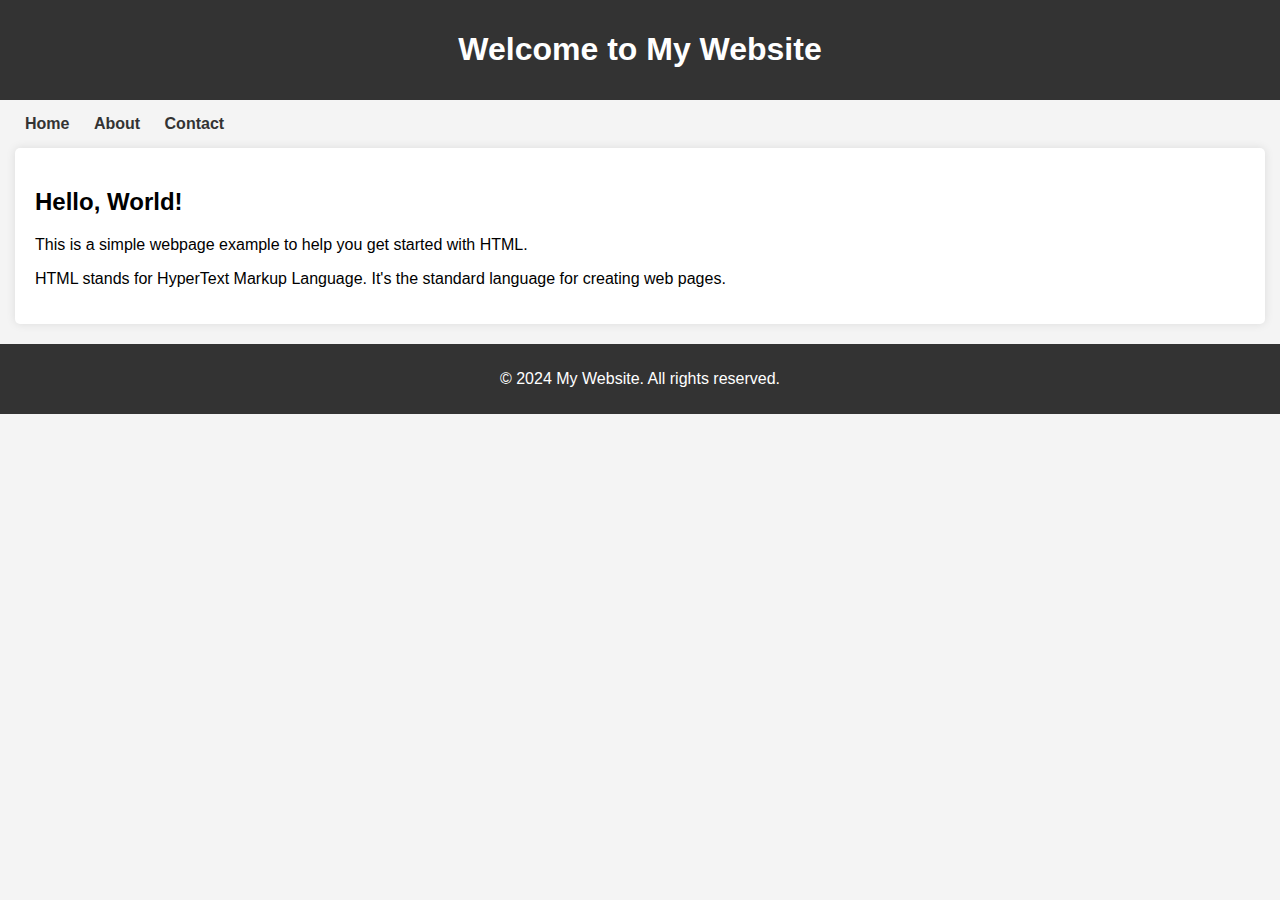
==== index.html @ 07ed0c20 "just a test" ====
<!DOCTYPE html>
<html lang="en">
<head>
    <meta charset="UTF-8">
    <meta name="viewport" content="width=device-width, initial-scale=1.0">
    <title>My First Webpage</title>
    <style>
        body {
            font-family: Arial, sans-serif;
            margin: 0;
            padding: 0;
            background-color: #f4f4f4;
        }
        header {
            background-color: #333;
            color: white;
            padding: 10px 0;
            text-align: center;
        }
        nav {
            margin: 15px;
        }
        nav a {
            margin: 0 10px;
            color: #333;
            text-decoration: none;
            font-weight: bold;
        }
        nav a:hover {
            text-decoration: underline;
        }
        main {
            padding: 20px;
            background-color: white;
            margin: 15px;
            border-radius: 5px;
            box-shadow: 0 0 10px rgba(0, 0, 0, 0.1);
        }
        footer {
            text-align: center;
            padding: 10px;
            background-color: #333;
            color: white;
            margin-top: 20px;
        }
    </style>
</head>
<body>

    <header>
        <h1>Welcome to My Website</h1>
    </header>

    <nav>
        <a href="#home">Home</a>
        <a href="#about">About</a>
        <a href="#contact">Contact</a>
    </nav>

    <main>
        <h2>Hello, World!</h2>
        <p>This is a simple webpage example to help you get started with HTML.</p>
        <p>HTML stands for HyperText Markup Language. It's the standard language for creating web pages.</p>
    </main>

    <footer>
        <p>&copy; 2024 My Website. All rights reserved.</p>
    </footer>

</body>
</html>
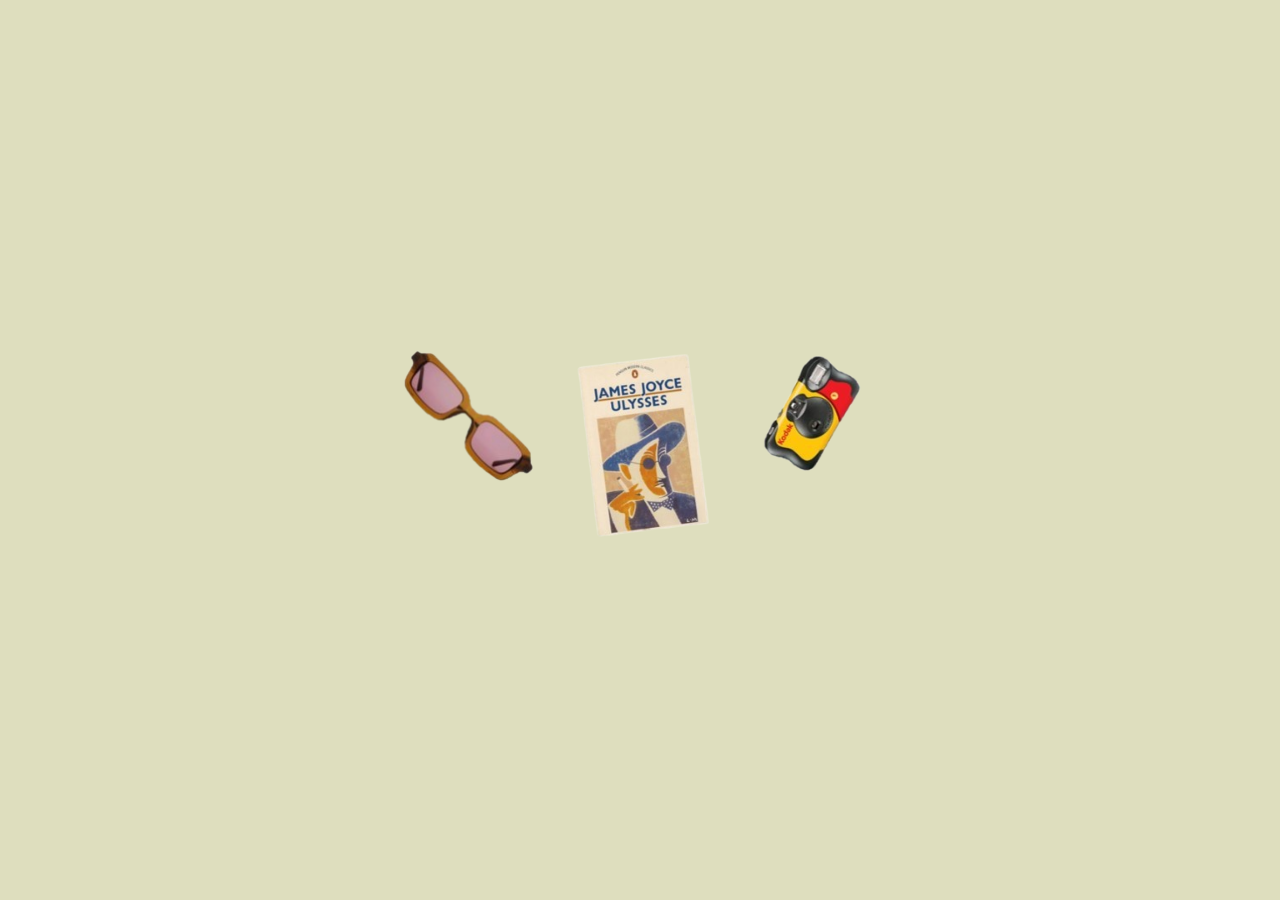
==== commit efc90aaa: "Add files via upload" ====
--- a/index.html
+++ b/index.html
@@ -3,69 +3,29 @@
 <head>
     <meta charset="UTF-8">
     <meta name="viewport" content="width=device-width, initial-scale=1.0">
-    <title>My First Webpage</title>
-    <style>
-        body {
-            font-family: Arial, sans-serif;
-            margin: 0;
-            padding: 0;
-            background-color: #f4f4f4;
-        }
-        header {
-            background-color: #333;
-            color: white;
-            padding: 10px 0;
-            text-align: center;
-        }
-        nav {
-            margin: 15px;
-        }
-        nav a {
-            margin: 0 10px;
-            color: #333;
-            text-decoration: none;
-            font-weight: bold;
-        }
-        nav a:hover {
-            text-decoration: underline;
-        }
-        main {
-            padding: 20px;
-            background-color: white;
-            margin: 15px;
-            border-radius: 5px;
-            box-shadow: 0 0 10px rgba(0, 0, 0, 0.1);
-        }
-        footer {
-            text-align: center;
-            padding: 10px;
-            background-color: #333;
-            color: white;
-            margin-top: 20px;
-        }
-    </style>
+    <title>Interactive Images</title>
+    <link rel="stylesheet" href="./assets/style.css">
 </head>
 <body>
 
-    <header>
-        <h1>Welcome to My Website</h1>
-    </header>
+    <div class="container">
+        <div class="image-container">
+            <img src="./assets/images/sunglassesNoBG.png" alt="Sunglasses" class="image" onclick="showInfo('info1')">
+            <div id="info1" class="info-box">These are stylish sunglasses with a unique design.</div>
+        </div>
+        
+        <div class="image-container">
+            <img src="./assets/images/posterNoBG.png" alt="Book Cover" class="image" onclick="showInfo('info2')">
+            <div id="info2" class="info-box">This is the cover of James Joyce's 'Ulysses'.</div>
+        </div>
 
-    <nav>
-        <a href="#home">Home</a>
-        <a href="#about">About</a>
-        <a href="#contact">Contact</a>
-    </nav>
+        <div class="image-container">
+            <img src="./assets/images/cameraNoBG.png" alt="Camera" class="image" onclick="showInfo('info3')">
+            <div id="info3" class="info-box">This is a vintage Kodak disposable camera.</div>
+        </div>
+    </div>
 
-    <main>
-        <h2>Hello, World!</h2>
-        <p>This is a simple webpage example to help you get started with HTML.</p>
-        <p>HTML stands for HyperText Markup Language. It's the standard language for creating web pages.</p>
-    </main>
-
-    <footer>
-        <p>&copy; 2024 My Website. All rights reserved.</p>
-    </footer>
-
+    <script src="main.js"></script>
+    
 </body>
 </html>
--- a/assets/style.css
+++ b/assets/style.css
@@ -0,0 +1,48 @@
+body {
+    font-family: Arial, sans-serif;
+    margin: 0;
+    padding: 0;
+    background-color: #DEDEBE;
+    display: flex;
+    justify-content: center;
+    align-items: center;
+    height: 100vh;
+}
+
+.container {
+    display: flex;
+    gap: 20px;
+}
+
+.image-container {
+    position: relative;
+}
+
+.image {
+    width: 150px;
+    height: auto;
+    cursor: pointer;
+    transition: transform 0.3s ease;
+}
+
+.image:hover {
+    transform: scale(1.1);
+}
+
+.info-box {
+    display: none;
+    position: absolute;
+    bottom: -40px;
+    left: 0;
+    background-color: white;
+    padding: 10px;
+    border-radius: 5px;
+    box-shadow: 0 0 10px rgba(0, 0, 0, 0.2);
+    animation: fadeIn 0.3s ease-in-out;
+    z-index: 10;
+}
+
+@keyframes fadeIn {
+    from { opacity: 0; }
+    to { opacity: 1; }
+}
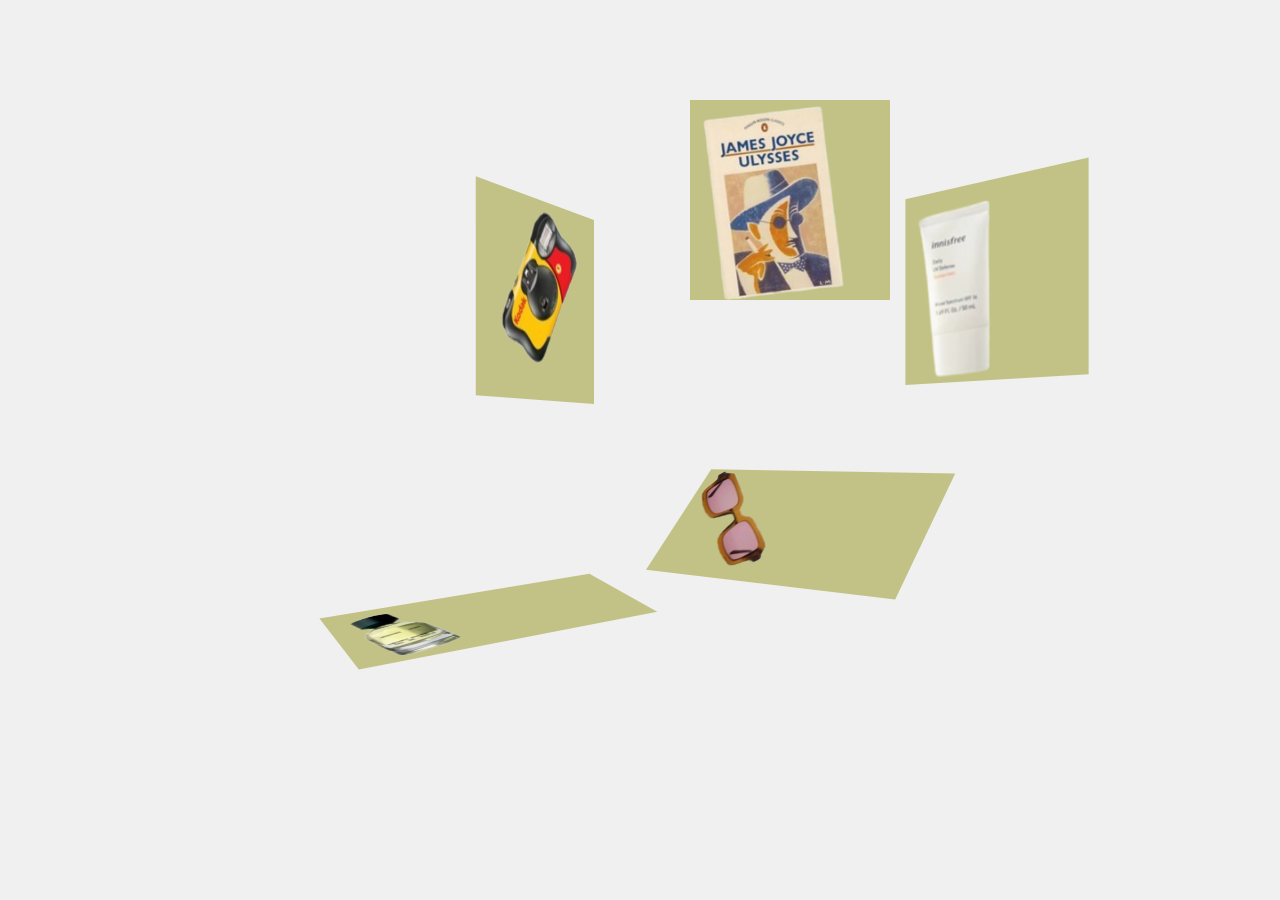
==== commit 475aea59: "Add files via upload" ====
--- a/index.html
+++ b/index.html
@@ -3,29 +3,39 @@
 <head>
     <meta charset="UTF-8">
     <meta name="viewport" content="width=device-width, initial-scale=1.0">
-    <title>Interactive Images</title>
+    <title>Interactive Squares and Rectangles</title>
     <link rel="stylesheet" href="./assets/style.css">
 </head>
 <body>
-
     <div class="container">
-        <div class="image-container">
-            <img src="./assets/images/sunglassesNoBG.png" alt="Sunglasses" class="image" onclick="showInfo('info1')">
-            <div id="info1" class="info-box">These are stylish sunglasses with a unique design.</div>
+        <div class="square1" data-info="Camera - A high-quality camera" onclick="showInfo('Camera - A high-quality camera')">
+            <img src="./assets/images/cameraNoBG.png" alt="Dynamic Image 1">
+            <div class="hover-text">Camera - A high-quality camera</div>
         </div>
-        
-        <div class="image-container">
-            <img src="./assets/images/posterNoBG.png" alt="Book Cover" class="image" onclick="showInfo('info2')">
-            <div id="info2" class="info-box">This is the cover of James Joyce's 'Ulysses'.</div>
+        <div class="rectangle1" data-info="Bottle - A sleek bottle" onclick="showInfo('Bottle - A sleek bottle')">
+            <img src="./assets/images/bottleNoBG.png" alt="Dynamic Image 2">
+            <div class="hover-text">Bottle - A sleek bottle</div>
         </div>
-
-        <div class="image-container">
-            <img src="./assets/images/cameraNoBG.png" alt="Camera" class="image" onclick="showInfo('info3')">
-            <div id="info3" class="info-box">This is a vintage Kodak disposable camera.</div>
+        <div class="square2" data-info="Poster - A colorful poster" onclick="showInfo('Poster - A colorful poster')">
+            <img src="./assets/images/posterNoBG.png" alt="Dynamic Image 3">
+            <div class="hover-text">Poster - A colorful poster</div>
+        </div>
+        <div class="rectangle2" data-info="Sunglasses - Stylish sunglasses" onclick="showInfo('Sunglasses - Stylish sunglasses')">
+            <img src="./assets/images/sunglassesNoBG.png" alt="Dynamic Image 4">
+            <div class="hover-text">Sunglasses - Stylish sunglasses</div>
+        </div>
+        <div class="square3" data-info="Sunscreen - Essential sunscreen" onclick="showInfo('Sunscreen - Essential sunscreen')">
+            <img src="./assets/images/sunscreensNoBG.png" alt="Dynamic Image 5">
+            <div class="hover-text">Sunscreen - Essential sunscreen</div>
         </div>
     </div>
 
-    <script src="main.js"></script>
-    
+    <!-- Floating Info Card -->
+    <div id="info-card" class="info-card">
+        <span id="close-card" class="close-card">&times;</span>
+        <div id="info-content"></div>
+    </div>
+
+    <script src="script.js"></script>
 </body>
 </html>
--- a/assets/style.css
+++ b/assets/style.css
@@ -1,48 +1,224 @@
-body {
-    font-family: Arial, sans-serif;
+body, html {
+    height: 100%;
     margin: 0;
-    padding: 0;
-    background-color: #DEDEBE;
     display: flex;
     justify-content: center;
     align-items: center;
-    height: 100vh;
+    background-color: #f0f0f0;
+    position: relative;
 }
 
 .container {
-    display: flex;
-    gap: 20px;
-}
-
-.image-container {
+    perspective: 1000px;
     position: relative;
-}
-
-.image {
-    width: 150px;
-    height: auto;
-    cursor: pointer;
-    transition: transform 0.3s ease;
-}
-
-.image:hover {
-    transform: scale(1.1);
-}
-
-.info-box {
+    width: 100%;
+    height: 100%;
+}
+
+.square1 {
+    position: absolute;
+    background-color: #C2C287;
+    transform-style: preserve-3d;
+    transition: transform 0.5s ease;
+    overflow: hidden;
+    cursor: pointer;
+    /* position: relative; */
+}
+
+.square2 {
+    position: absolute;
+    background-color: #C2C287;
+    transform-style: preserve-3d;
+    transition: transform 0.5s ease;
+    overflow: hidden;
+    cursor: pointer;
+    /* position: relative; */
+}
+
+.square3 {
+    position: absolute;
+    background-color: #C2C287;
+    transform-style: preserve-3d;
+    transition: transform 0.5s ease;
+    overflow: hidden;
+    cursor: pointer;
+    /* position: relative; */
+}
+
+.rectangle1 {
+    position: absolute;
+    background-color: #C2C287;
+    transform-style: preserve-3d;
+    transition: transform 0.5s ease;
+    overflow: hidden;
+    cursor: pointer;
+    /* position: relative; */
+}
+
+.rectangle2 {
+    position: absolute;
+    background-color: #C2C287;
+    transform-style: preserve-3d;
+    transition: transform 0.5s ease;
+    overflow: hidden;
+    cursor: pointer;
+    /* position: relative; */
+}
+
+/* Square styling */
+.square1 {
+    width: 200px;
+    height: 200px;
+    transform: rotateY(60deg) rotateX(0deg);
+    top: 200px; /* Adjust top position */
+    left: -200px; /* Adjust left position */
+}
+
+.square2 {
+    width: 200px;
+    height: 200px;
+    transform: rotateY(0deg) rotateX(0deg);
+    top: 100px; /* Adjust top position */
+    left: 50px; /* Adjust left position */
+}
+
+.square3 {
+    width: 200px;
+    height: 200px;
+    transform: rotateY(-50deg) rotateX(0deg);
+    top: 20%; /* Adjust top position */
+    left: 250px; /* Adjust left position */
+}
+
+.square1 img {
+    width: 100%;
+    height: auto;
+    object-fit: cover;
+    animation: moveHorizontally 2s linear infinite;
+}
+
+.square2 img {
+    width: 80%;
+    height: auto;
+    object-fit: cover;
+    animation: moveHorizontally 3s linear infinite;
+}
+
+.square3 img {
+    width: 60%;
+    height: auto;
+    object-fit: cover;
+    animation: moveHorizontally 2s linear infinite;
+}
+
+.rectangle1 img {
+    width: 40%;
+    height: auto;
+    object-fit: cover;
+    animation: moveHorizontally 2s linear infinite;
+}
+
+.rectangle2 img {
+    width: 50%;
+    height: auto;
+    object-fit: cover;
+    animation: moveHorizontally 2s linear infinite;
+}
+
+/* Rectangle styling */
+.rectangle1 {
+    width: 300px;
+    height: 150px;
+    transform: rotateY(0deg) rotateX(80deg) rotateZ(-30deg);
+    top: 60%; /* Adjust top position */
+    left: -300px; /* Adjust left position */
+}
+
+.rectangle2 {
+    width: 300px;
+    height: 150px;
+    transform: rotateY(-45deg) rotateX(45deg);
+    top: 50%; /* Adjust top position */
+    left: 60%; /* Adjust left position */
+}
+
+/* Keyframes for moving the images from left to right */
+@keyframes moveHorizontally {
+    0% {
+        transform: translateX(-100%);
+    }
+    100% {
+        transform: translateX(120%);
+    }
+}
+
+/* Hover text */
+.hover-text {
+    position: absolute;
+    bottom: 0;
+    left: 0;
+    width: 100%;
+    background: rgba(0, 0, 0, 0.6);
+    color: white;
+    text-align: center;
+    padding: 5px;
+    opacity: 0;
+    transition: opacity 0.3s ease;
+}
+
+/* Show hover text on hover */
+.square1:hover .hover-text, .rectangle1:hover .hover-text {
+    opacity: 0.8;
+}
+
+.square1:hover, .rectangle1:hover {
+    transform: rotateY(0deg) rotateX(0deg);
+}
+
+.square2:hover .hover-text, .rectangle2:hover .hover-text {
+    opacity: 0.8;
+}
+
+.square2:hover, .rectangle2:hover {
+    transform: rotateY(0deg) rotateX(0deg);
+}
+
+.square3:hover .hover-text {
+    opacity: 0.8;
+}
+
+.square3:hover {
+    transform: rotateY(0deg) rotateX(0deg);
+}
+
+/* Floating Info Card */
+.info-card {
+    position: fixed;
+    top: 50%;
+    left: 50%;
+    transform: translate(-50%, -50%);
+    width: 60%; /* Adjust this value */
+    max-width: 500px; /* Adjust this value */
+    height: 500px; /* Adjust this value if needed */
+    background: white;
+    border: 1px solid #ddd;
+    border-radius: 10px;
+    box-shadow: 0 0 10px rgba(0, 0, 0, 0.5);
+    padding: 20px;
     display: none;
-    position: absolute;
-    bottom: -40px;
-    left: 0;
-    background-color: white;
-    padding: 10px;
-    border-radius: 5px;
-    box-shadow: 0 0 10px rgba(0, 0, 0, 0.2);
-    animation: fadeIn 0.3s ease-in-out;
-    z-index: 10;
-}
-
-@keyframes fadeIn {
-    from { opacity: 0; }
-    to { opacity: 1; }
-}
+    z-index: 1000;
+    overflow: auto;
+}
+
+.info-card #close-card {
+    position: absolute;
+    top: 10px;
+    right: 10px;
+    cursor: pointer;
+    font-size: 24px;
+    color: #333;
+}
+
+.info-card #info-content {
+    font-size: 18px;
+}
